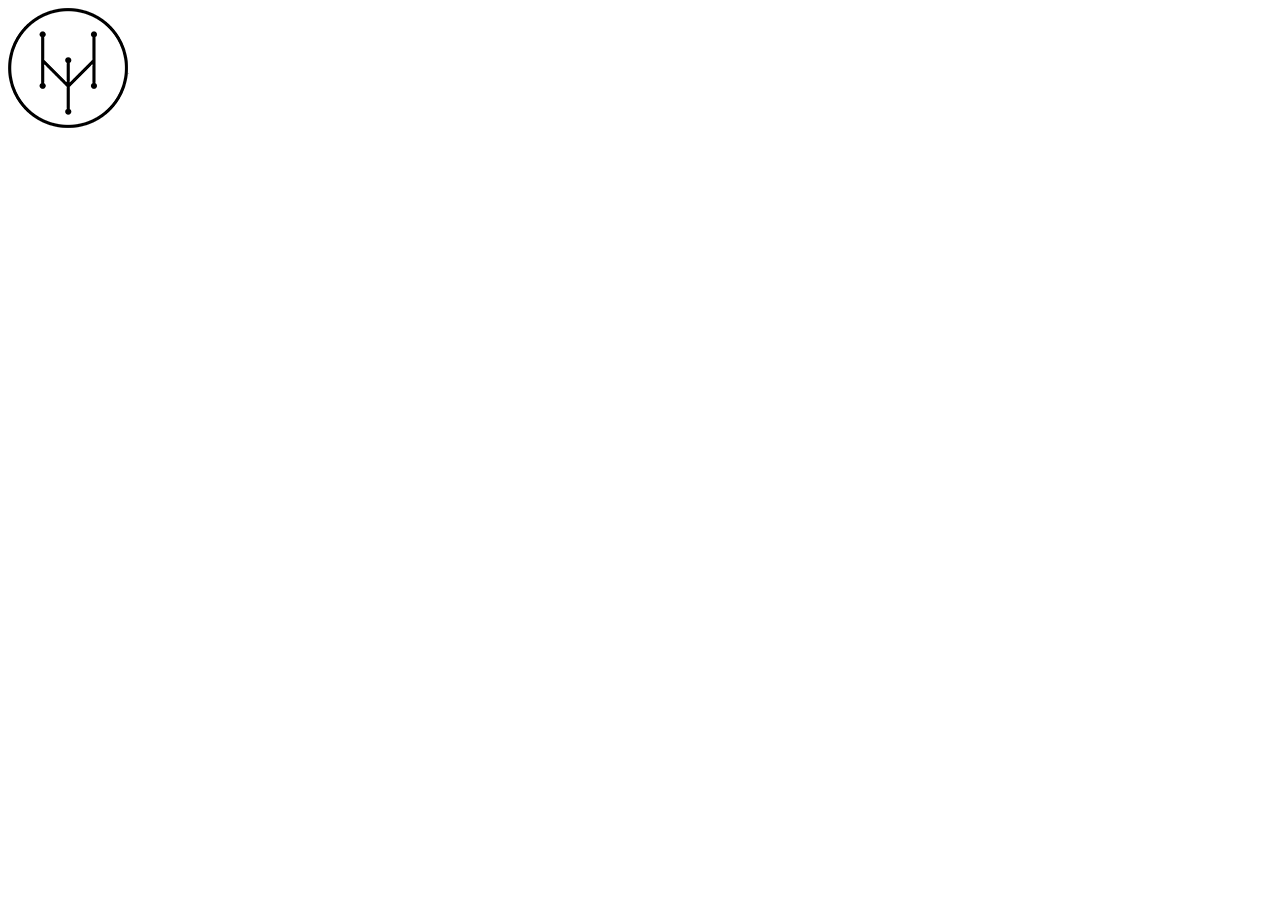
==== index.html @ 0295ad80 "0" ====
<!DOCTYPE html>
<html lang="pt-br">
<head>
    <meta charset="UTF-8">
    <meta http-equiv="X-UA-Compatible" content="IE=edge">
    <meta name="viewport" content="width=device-width, initial-scale=1.0">
    <title>Document</title>
    <link rel="stylesheet" type="css" href="CSS/stylesheet.css"/>
</head>
<body>
    <div class="container">
      <div class="row">
        <div class="logo"><img src="Photos/hh.png" alt="Logo"></div>
    
    
    
    
    
    
    
    
    
    
    
    
    
    
      </div>  
    </div>    
</body>
</html>
---- CSS/stylesheet.css ----
.logo{
    size: 100px;

}
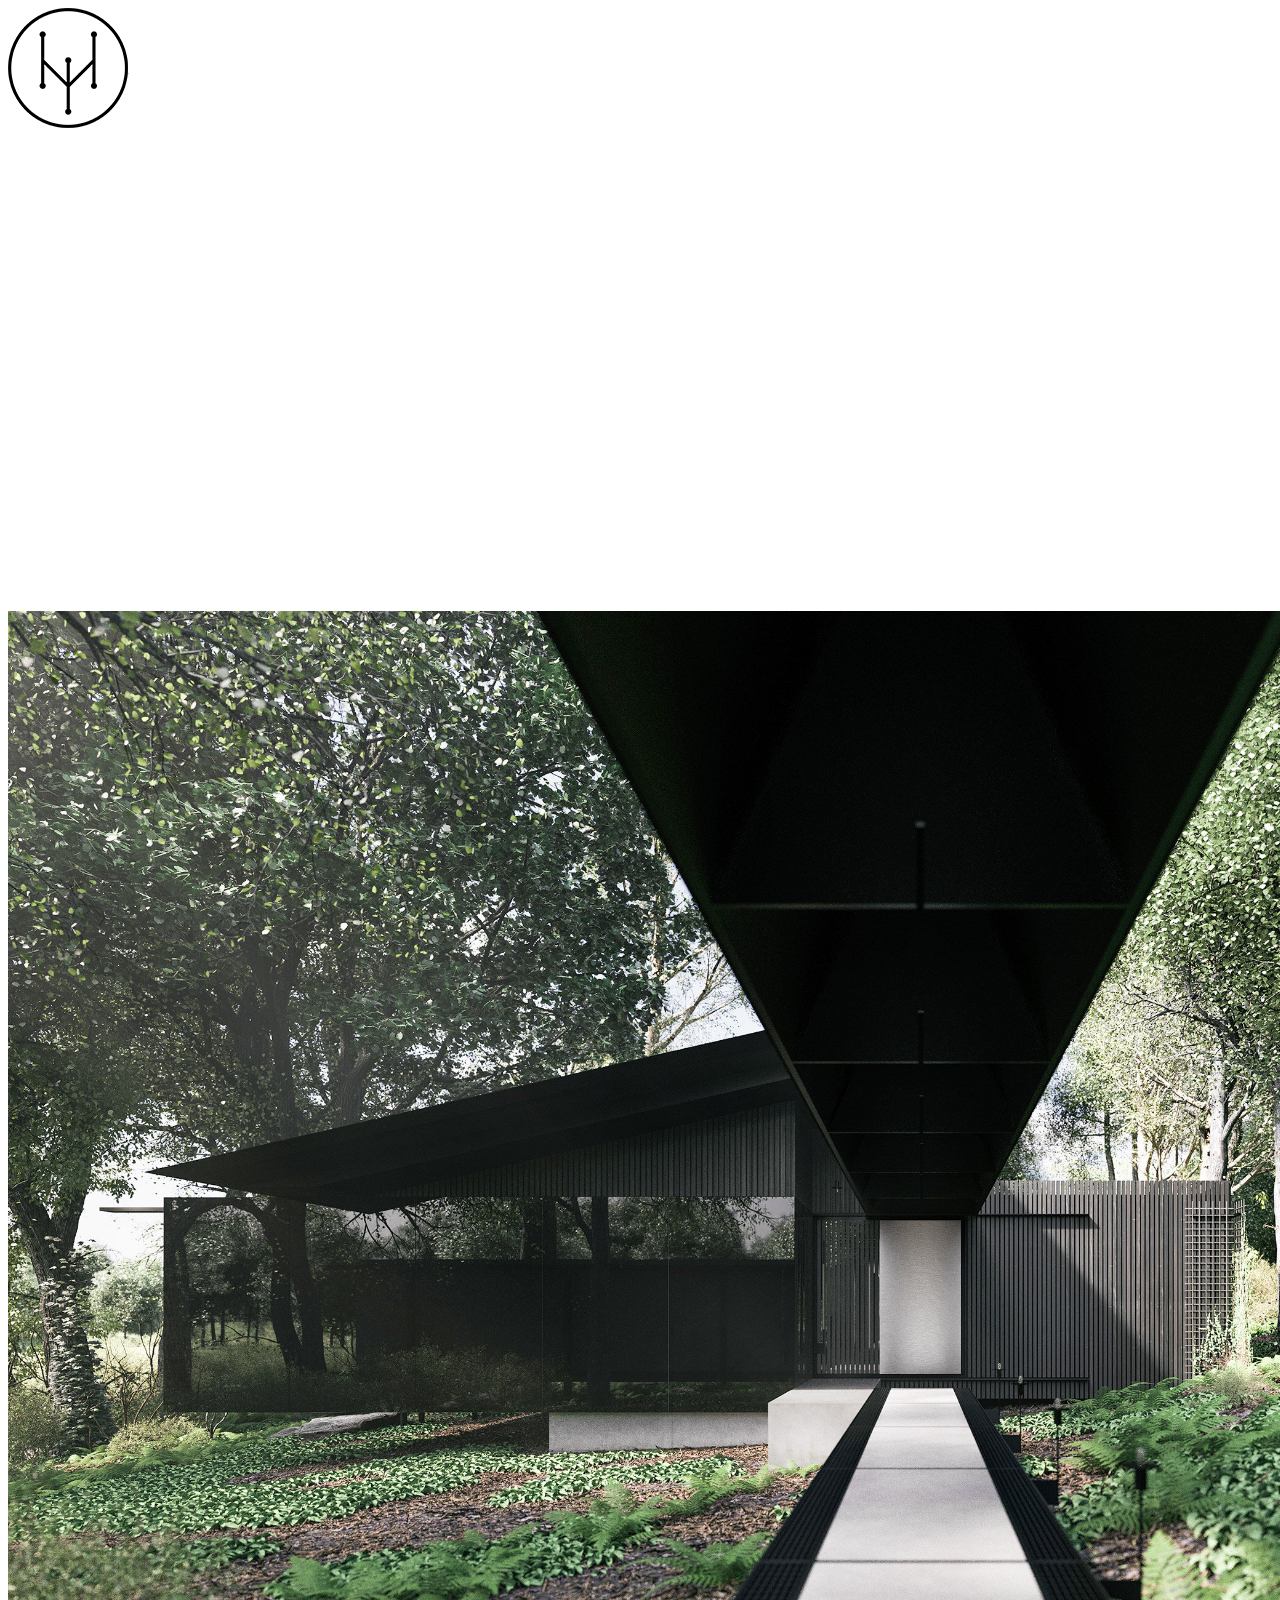
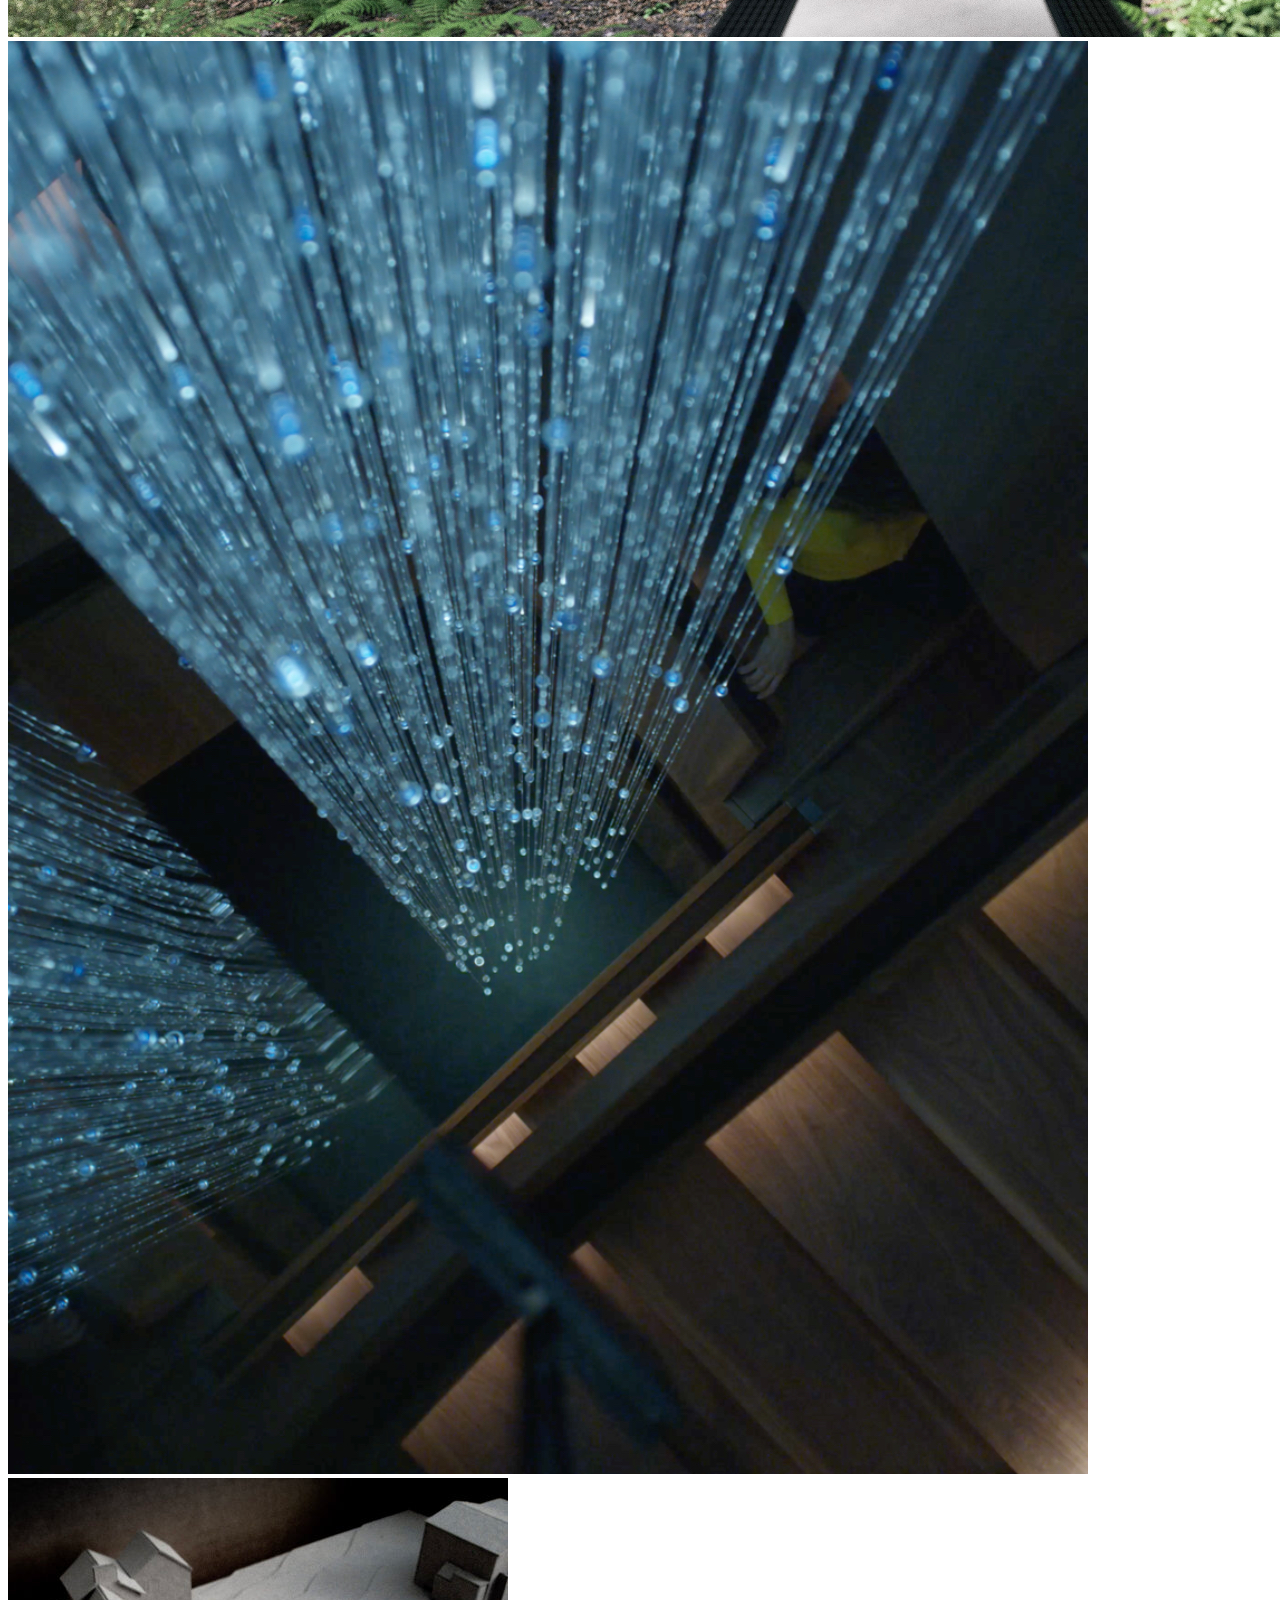
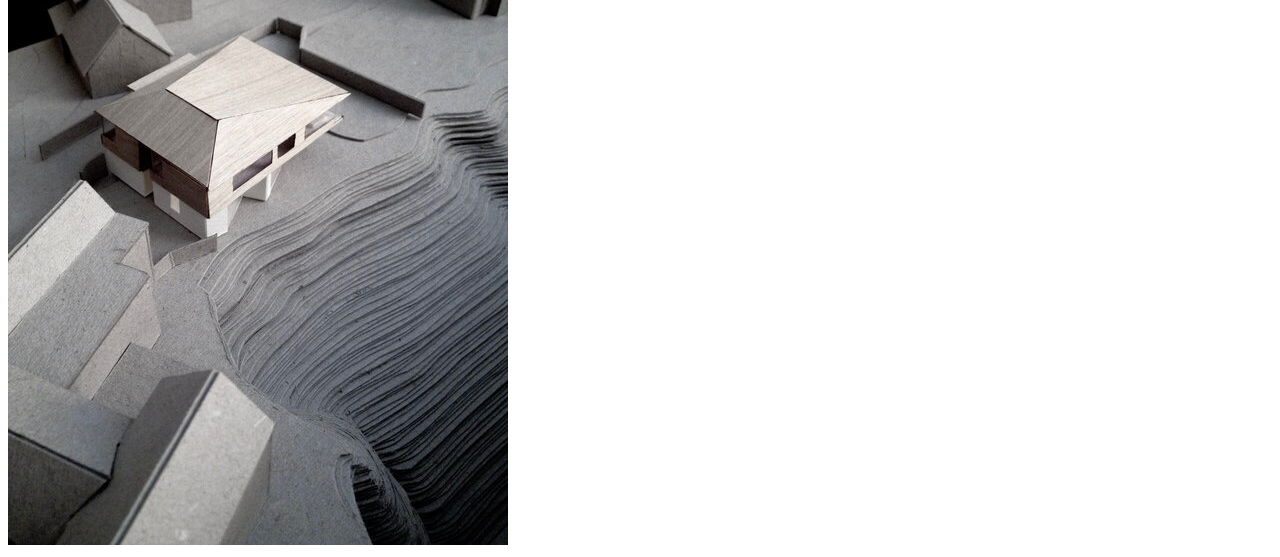
==== commit a8f475dc: "0000" ====
--- a/index.html
+++ b/index.html
@@ -5,15 +5,16 @@
     <meta http-equiv="X-UA-Compatible" content="IE=edge">
     <meta name="viewport" content="width=device-width, initial-scale=1.0">
     <title>Document</title>
-    <link rel="stylesheet" type="css" href="CSS/stylesheet.css"/>
+    <style rel="stylesheet" href="style.css"></style>
 </head>
 <body>
     <div class="container">
-      <div class="row">
+      <div class="rol">
         <div class="logo"><img src="Photos/hh.png" alt="Logo"></div>
-    
-    
-    
+        <iframe class="video" float="center"  width="1350" height="475" src="https://www.youtube.com/embed/25XmcKuGVuY" title="YouTube video player" frameborder="0" allow="accelerometer; autoplay; clipboard-write; encrypted-media; gyroscope; picture-in-picture" allowfullscreen></iframe>
+        <img src="Photos/House.jpg" alt="casa" class="house">
+        <img src="Photos/Rain.jpg" alt="chuvinha" class="chuva">
+        <img class="maquete" src="Photos/plantaalta.jpg" alt="maquete">
     
     
     
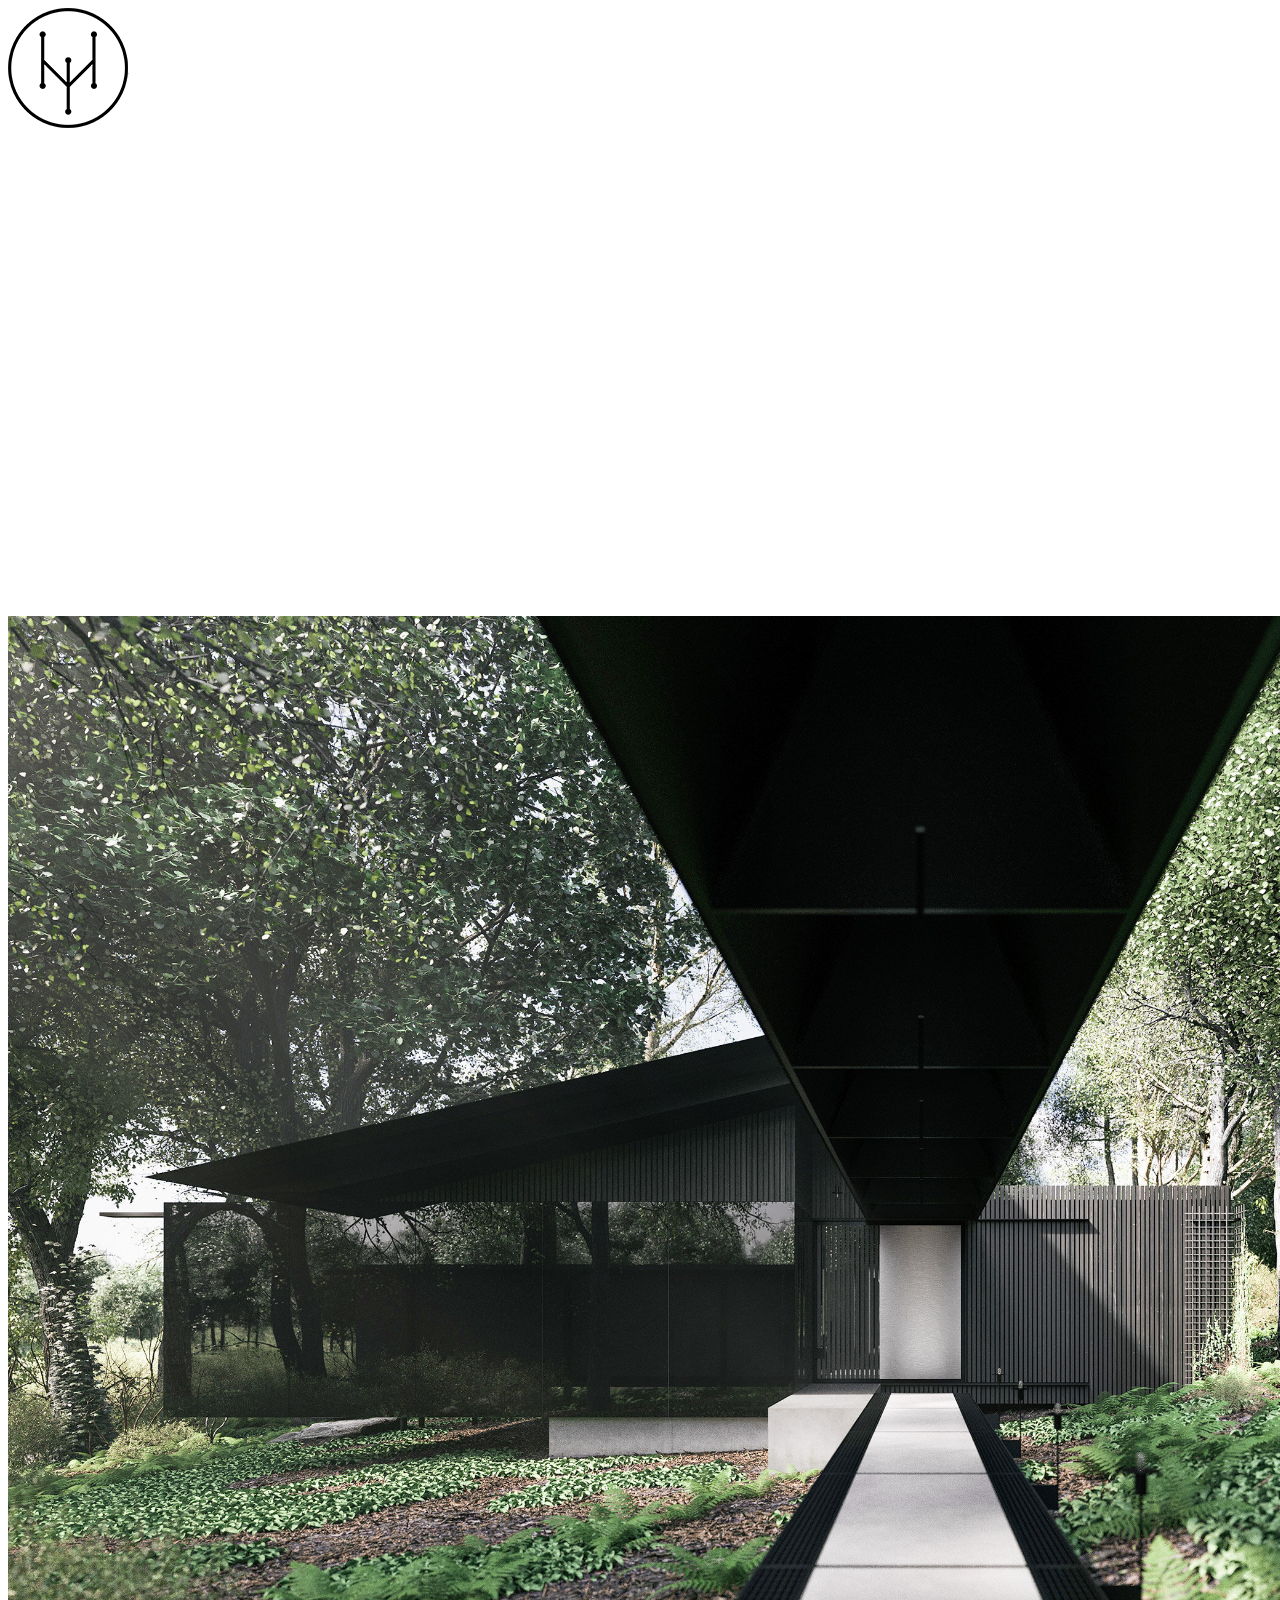
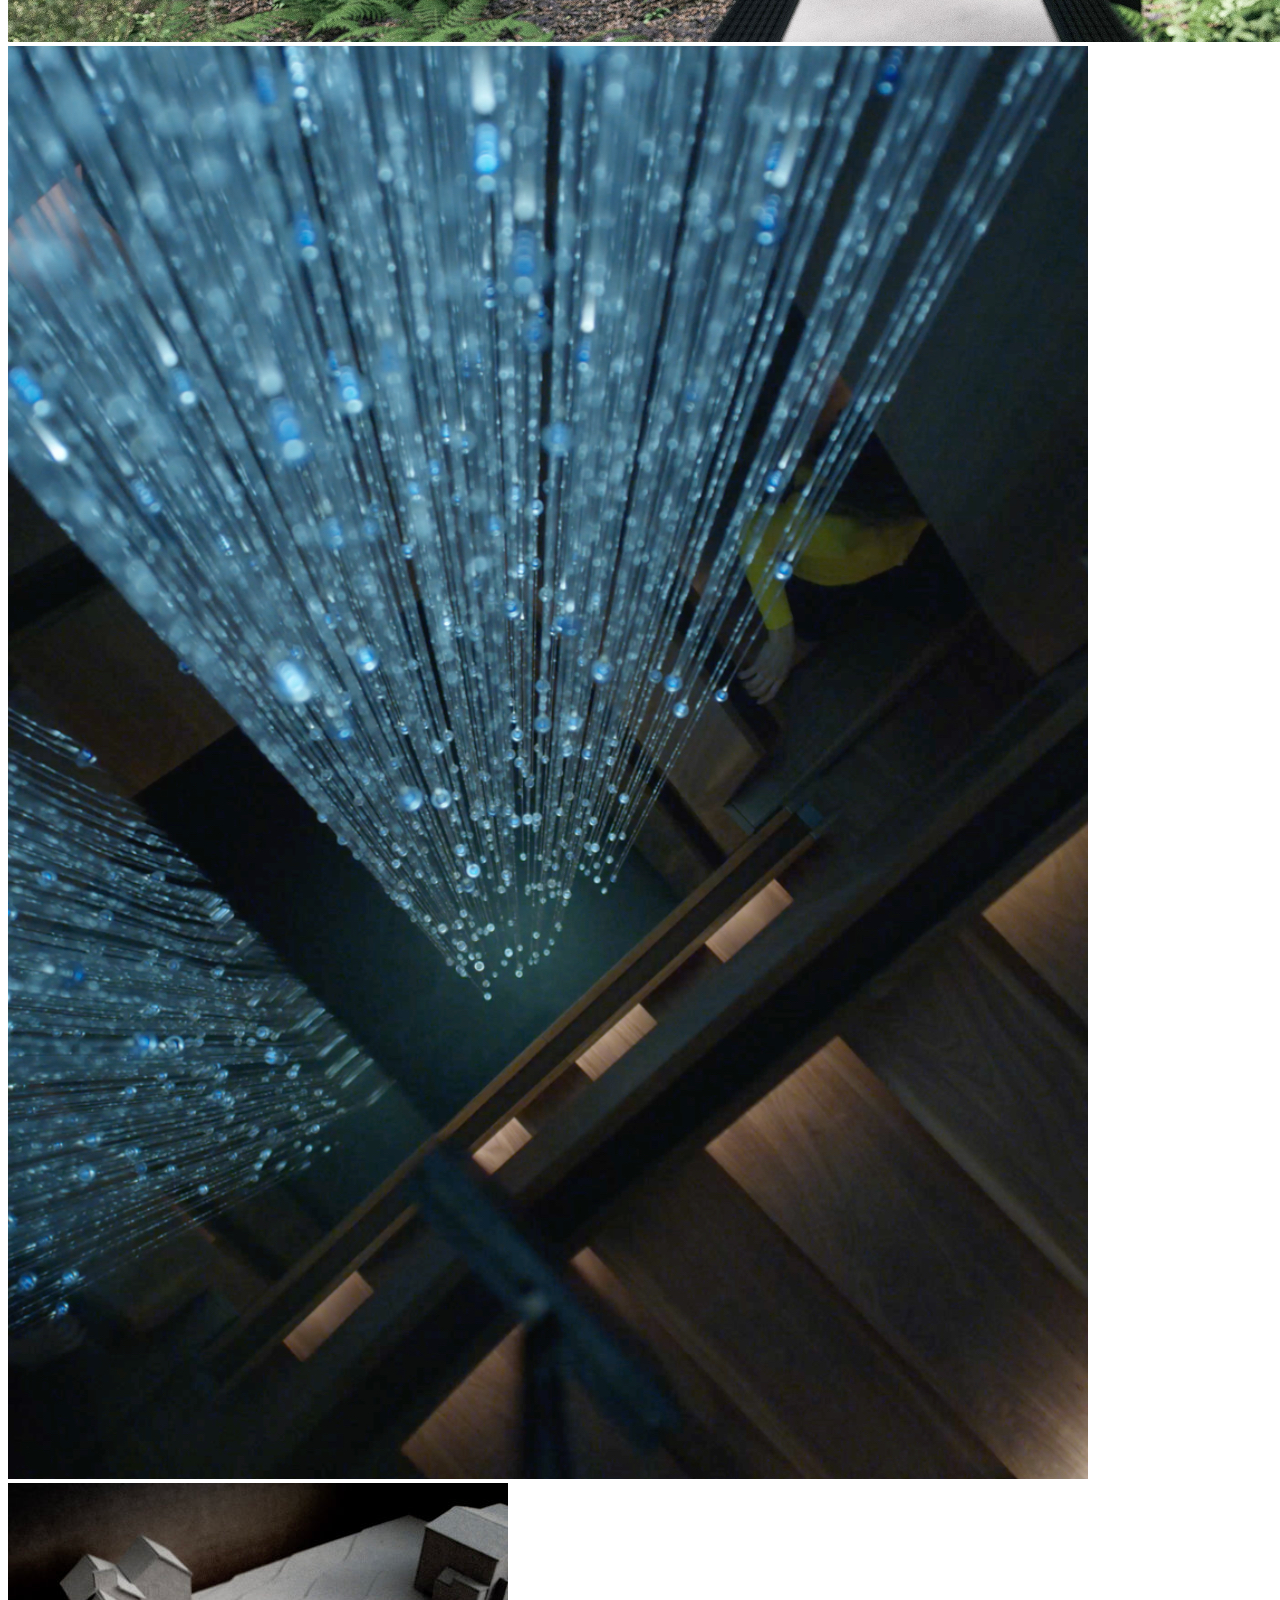
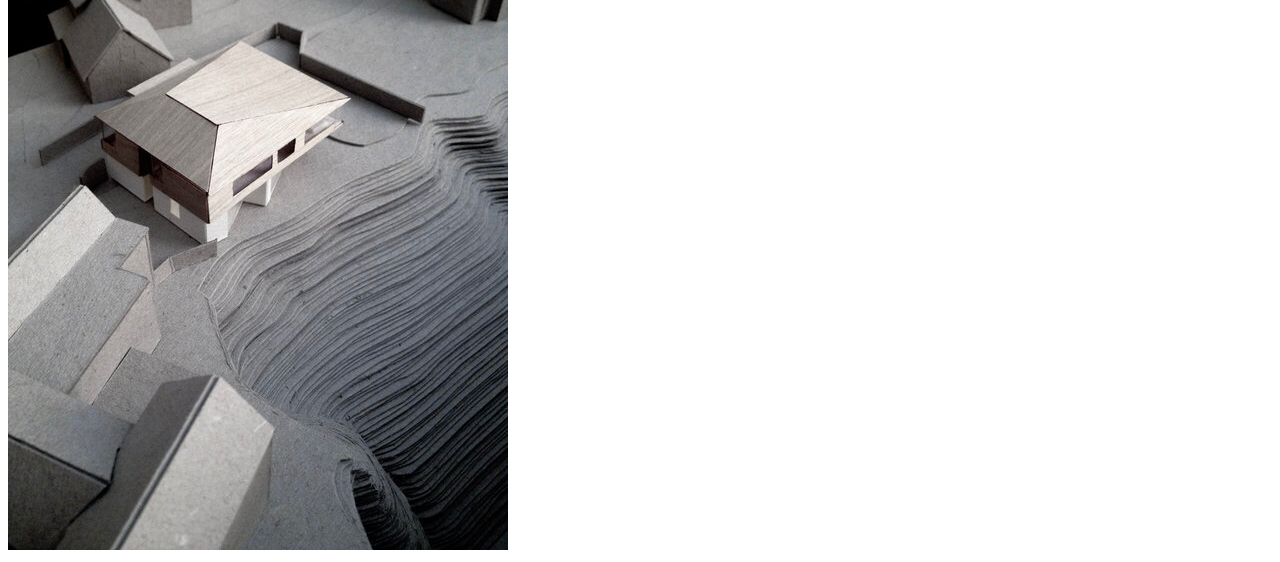
==== commit 98ead712: "Update index.html" ====
--- a/index.html
+++ b/index.html
@@ -2,20 +2,27 @@
 <html lang="pt-br">
 <head>
     <meta charset="UTF-8">
-    <meta http-equiv="X-UA-Compatible" content="IE=edge">
-    <meta name="viewport" content="width=device-width, initial-scale=1.0">
-    <title>Document</title>
+    <title>Portifolio</title>
     <style rel="stylesheet" href="style.css"></style>
 </head>
 <body>
     <div class="container">
       <div class="rol">
-        <div class="logo"><img src="Photos/hh.png" alt="Logo"></div>
-        <iframe class="video" float="center"  width="1350" height="475" src="https://www.youtube.com/embed/25XmcKuGVuY" title="YouTube video player" frameborder="0" allow="accelerometer; autoplay; clipboard-write; encrypted-media; gyroscope; picture-in-picture" allowfullscreen></iframe>
-        <img src="Photos/House.jpg" alt="casa" class="house">
-        <img src="Photos/Rain.jpg" alt="chuvinha" class="chuva">
-        <img class="maquete" src="Photos/plantaalta.jpg" alt="maquete">
-    
+        <div class="logo">
+            <img src="Photos/hh.png" alt="Logo">
+        </div>
+        <div class="video">
+            <iframe width="1335" height="480" src="https://www.youtube.com/embed/25XmcKuGVuY" title="YouTube video player" frameborder="0" allow="accelerometer; autoplay; clipboard-write; encrypted-media; gyroscope; picture-in-picture" allowfullscreen></iframe>
+        </div>
+        <div class="house">
+            <img src="Photos/House.jpg" alt="casa">
+        </div>
+        <div class="chuva">
+            <img src="Photos/Rain.jpg" alt="chuvinha">
+        </div>
+        <div class="maquete">
+            <img src="Photos/plantaalta.jpg" alt="maquete">
+        </div>        
     
     
     
